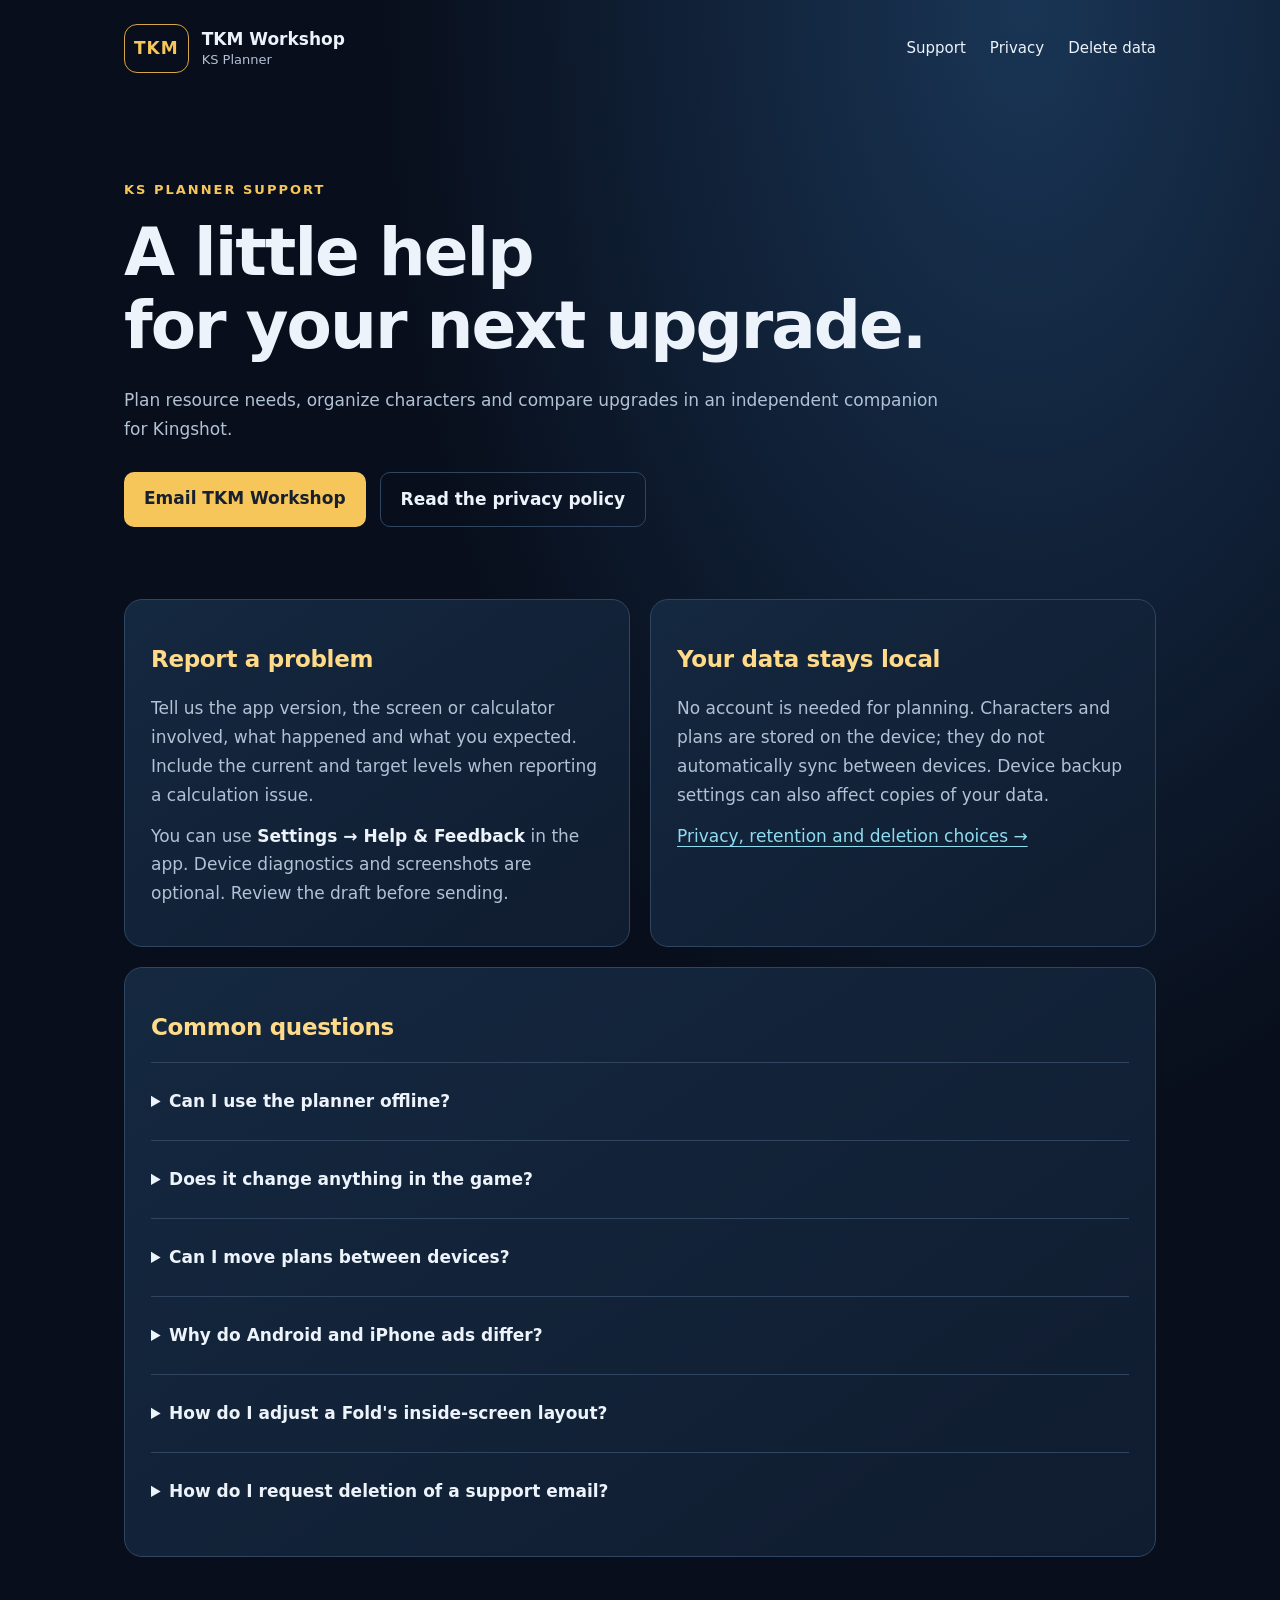
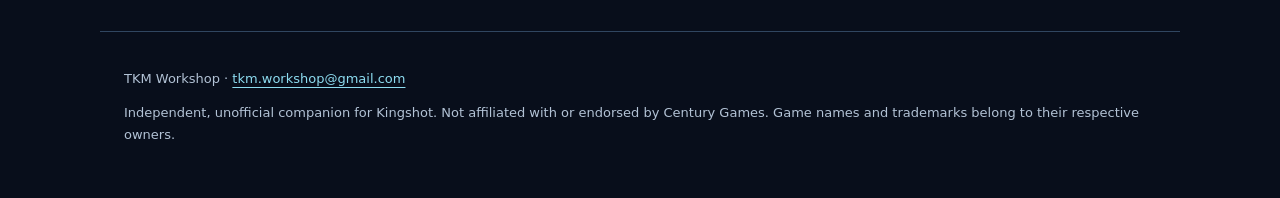
==== index.html @ d5fffd77 "Publish KS Planner support, privacy and data deletion pages" ====
<!doctype html>
<html lang="en"><head><meta charset="utf-8"><meta name="viewport" content="width=device-width,initial-scale=1"><title>KS Planner Support · TKM Workshop</title><meta name="description" content="KS Planner support and privacy information from TKM Workshop."><link rel="stylesheet" href="style.css"></head>
<body><header><a class="brand" href="index.html"><span class="monogram">TKM</span><span>TKM Workshop<small>KS Planner</small></span></a><nav aria-label="Main navigation"><a href="index.html">Support</a><a href="privacy.html">Privacy</a><a href="delete-data.html">Delete data</a></nav></header>
<main><div class="intro"><p class="eyebrow">KS Planner support</p><h1>A little help<br>for your next upgrade.</h1><p>Plan resource needs, organize characters and compare upgrades in an independent companion for Kingshot.</p><div class="actions"><a class="button" href="mailto:tkm.workshop@gmail.com?subject=KS%20Planner%20support">Email TKM Workshop</a><a class="button secondary" href="privacy.html">Read the privacy policy</a></div></div>
<div class="grid"><section class="card"><h2>Report a problem</h2><p>Tell us the app version, the screen or calculator involved, what happened and what you expected. Include the current and target levels when reporting a calculation issue.</p><p>You can use <strong>Settings → Help &amp; Feedback</strong> in the app. Device diagnostics and screenshots are optional. Review the draft before sending.</p></section><section class="card"><h2>Your data stays local</h2><p>No account is needed for planning. Characters and plans are stored on the device; they do not automatically sync between devices. Device backup settings can also affect copies of your data.</p><p><a href="privacy.html">Privacy, retention and deletion choices →</a></p></section></div>
<section class="card"><h2>Common questions</h2>
<details><summary>Can I use the planner offline?</summary><p>Yes. The bundled calculators and local plans work offline. Sending feedback, opening an external website and Android advertising require a connection.</p></details>
<details><summary>Does it change anything in the game?</summary><p>No. KS Planner is an independent planning utility. It does not sign in to Kingshot, alter the game or automate gameplay.</p></details>
<details><summary>Can I move plans between devices?</summary><p>Automatic cloud sync and a dedicated plan-transfer feature are not currently available. Do not delete your existing installation expecting its plans to transfer to another device.</p></details>
<details><summary>Why do Android and iPhone ads differ?</summary><p>The current Android app integrates Google AdMob. The current iPhone and iPad build contains no advertising SDK. The privacy policy explains the difference.</p></details>
<details><summary>How do I adjust a Fold's inside-screen layout?</summary><p>On supported Android foldables, choose <strong>Settings → Unfolded layout → Small, Medium or Large</strong>. Medium is the default portrait shape. The outside screen keeps its normal width.</p></details>
<details><summary>How do I request deletion of a support email?</summary><p>Email <a href="mailto:tkm.workshop@gmail.com?subject=KS%20Planner%20privacy%20request">tkm.workshop@gmail.com</a> with enough context to find the message. See the privacy policy for retention and deletion information.</p></details>
</section></main><footer><p>TKM Workshop · <a href="mailto:tkm.workshop@gmail.com">tkm.workshop@gmail.com</a></p><p>Independent, unofficial companion for Kingshot. Not affiliated with or endorsed by Century Games. Game names and trademarks belong to their respective owners.</p></footer></body></html>
---- style.css ----
:root{color-scheme:dark;--bg:#080e1b;--panel:#101e32;--text:#edf3fb;--muted:#b2c2d5;--gold:#f6c65b;--line:#304660}*{box-sizing:border-box}body{margin:0;background:radial-gradient(ellipse at 80% 0,#193555 0,transparent 45%),var(--bg);color:var(--text);font:17px/1.7 system-ui,-apple-system,BlinkMacSystemFont,"Segoe UI",sans-serif}a{color:#8ddcf0;text-underline-offset:4px}a:hover{color:#fff}a:focus-visible,summary:focus-visible{outline:3px solid var(--gold);outline-offset:5px}header,main,footer{max-width:1080px;margin:auto;padding:24px}header{display:flex;align-items:center;justify-content:space-between;gap:20px}.brand{display:flex;gap:13px;align-items:center;text-decoration:none;color:var(--text);font-weight:750;line-height:1.35}.brand small{display:block;font-size:13px;color:var(--muted);font-weight:500}.monogram{border:1px solid #d3a649;border-radius:13px;padding:12px 9px;color:var(--gold);font-size:17px;letter-spacing:1px}nav{display:flex;gap:24px}nav a{color:var(--text);text-decoration:none;font-size:15px}.intro{padding:46px 0 24px;max-width:820px}.eyebrow{text-transform:uppercase;font-size:13px;font-weight:750;letter-spacing:2px;color:var(--gold)}h1{font-size:clamp(38px,6vw,66px);letter-spacing:-2px;line-height:1.1;margin:16px 0 24px}h2{font-size:23px;letter-spacing:-.3px;line-height:1.3;color:#ffda89}p{color:var(--muted);margin:12px 0}.intro>p:last-child{font-size:19px}.actions{display:flex;flex-wrap:wrap;gap:14px;margin:28px 0}.button{display:inline-block;min-height:48px;padding:12px 20px;background:var(--gold);color:#17202c;border-radius:10px;text-decoration:none;font-weight:750}.button:hover{background:#ffdc88;color:#080e1b}.button.secondary{border:1px solid var(--line);background:transparent;color:var(--text)}.grid{display:grid;grid-template-columns:1fr 1fr;gap:20px}.card{background:linear-gradient(145deg,#142840,#101c2f);border:1px solid var(--line);border-radius:18px;padding:26px;margin:20px 0}.grid .card{margin:20px 0 0}details{border-top:1px solid var(--line);padding:16px 0}summary{cursor:pointer;min-height:44px;display:list-item;font-weight:650;padding:8px 0}details p{padding-left:18px}footer{border-top:1px solid var(--line);margin-top:30px;font-size:13px;padding-bottom:40px}strong{color:var(--text)}@media(max-width:650px){header,main,footer{padding:20px}.intro{padding-top:24px}.grid{grid-template-columns:1fr;gap:0}.card{padding:21px}.grid .card{margin-top:18px}h1{letter-spacing:-1px}nav{gap:16px}.brand{font-size:15px}.button{width:100%;text-align:center}.intro p{font-size:17px}}
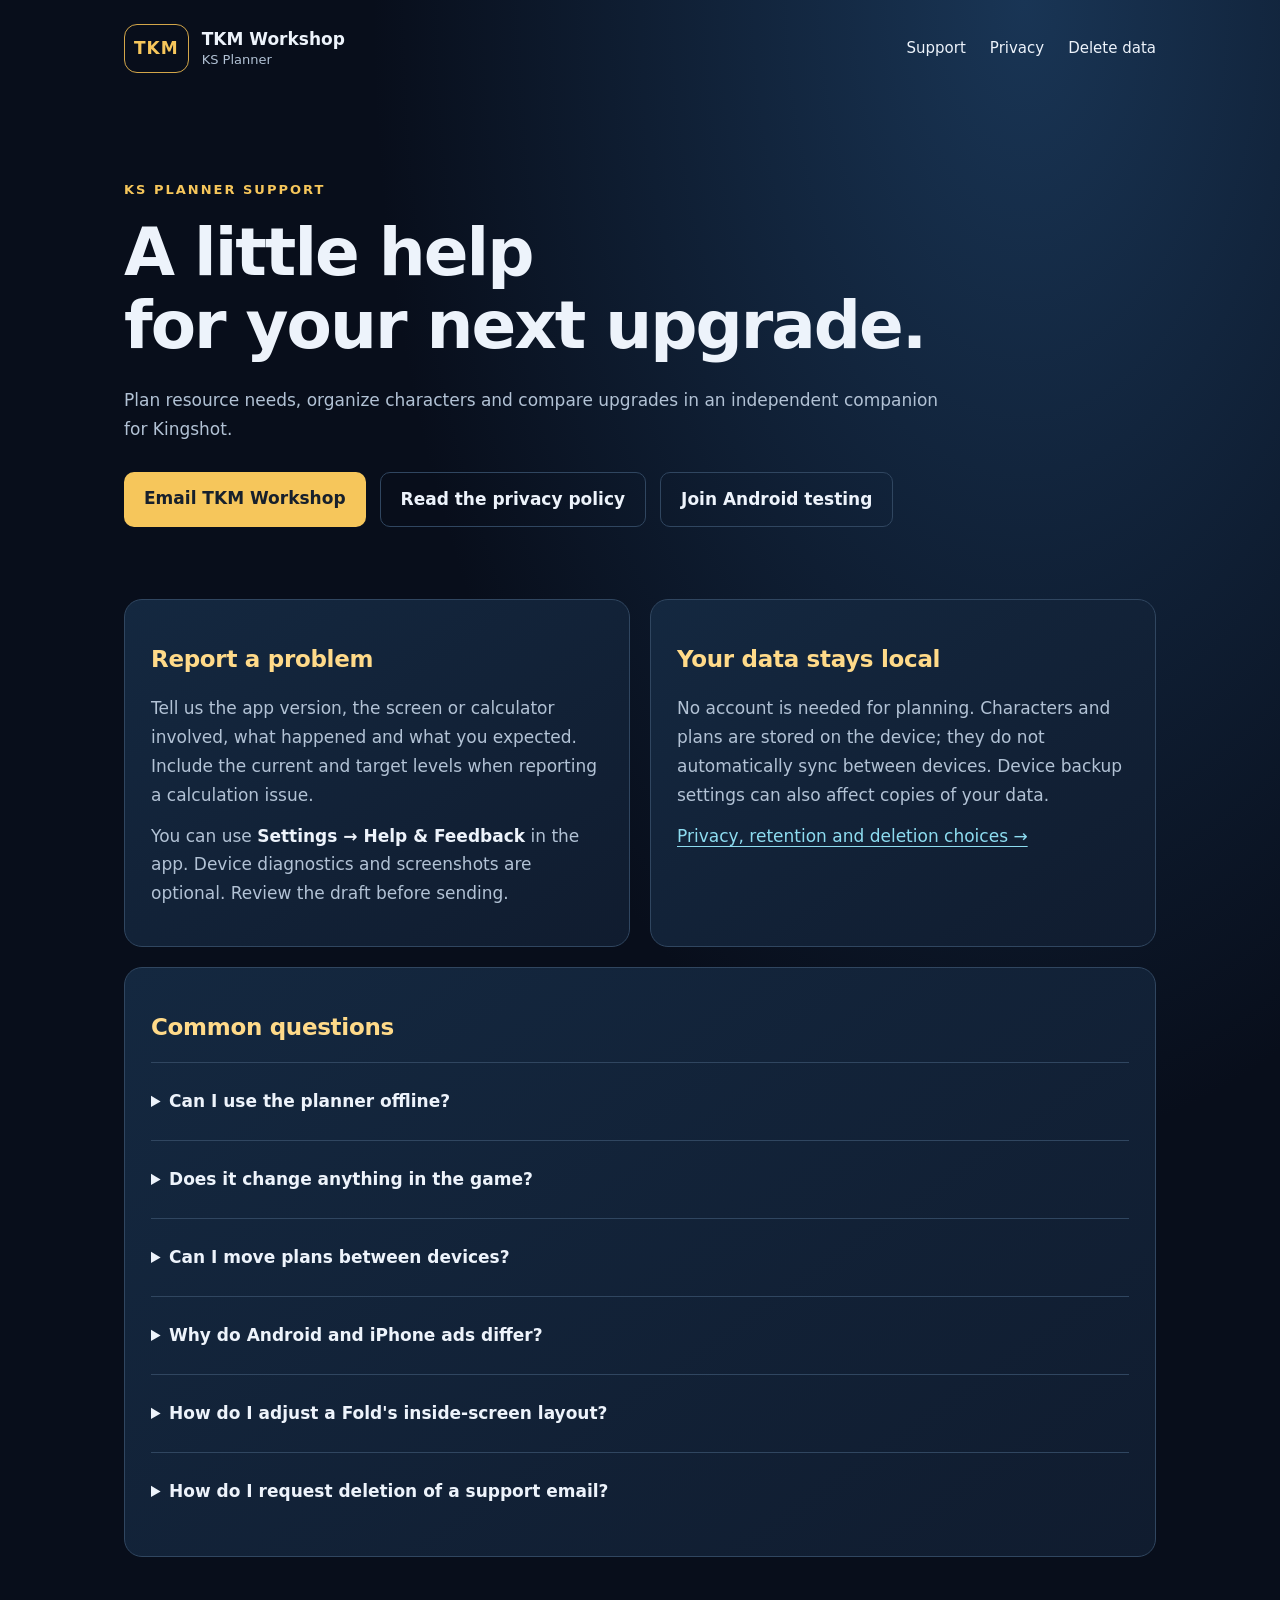
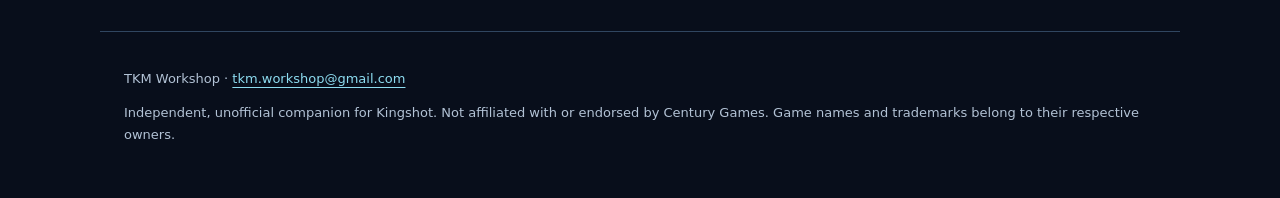
==== commit 85ac4294: "Add voluntary KS Planner tester signup in 17 languages Connect signup to KSPlannerTesters Google Gro" ====
--- a/index.html
+++ b/index.html
@@ -1,7 +1,7 @@
 <!doctype html>
 <html lang="en"><head><meta charset="utf-8"><meta name="viewport" content="width=device-width,initial-scale=1"><title>KS Planner Support · TKM Workshop</title><meta name="description" content="KS Planner support and privacy information from TKM Workshop."><link rel="stylesheet" href="style.css"></head>
 <body><header><a class="brand" href="index.html"><span class="monogram">TKM</span><span>TKM Workshop<small>KS Planner</small></span></a><nav aria-label="Main navigation"><a href="index.html">Support</a><a href="privacy.html">Privacy</a><a href="delete-data.html">Delete data</a></nav></header>
-<main><div class="intro"><p class="eyebrow">KS Planner support</p><h1>A little help<br>for your next upgrade.</h1><p>Plan resource needs, organize characters and compare upgrades in an independent companion for Kingshot.</p><div class="actions"><a class="button" href="mailto:tkm.workshop@gmail.com?subject=KS%20Planner%20support">Email TKM Workshop</a><a class="button secondary" href="privacy.html">Read the privacy policy</a></div></div>
+<main><div class="intro"><p class="eyebrow">KS Planner support</p><h1>A little help<br>for your next upgrade.</h1><p>Plan resource needs, organize characters and compare upgrades in an independent companion for Kingshot.</p><div class="actions"><a class="button" href="mailto:tkm.workshop@gmail.com?subject=KS%20Planner%20support">Email TKM Workshop</a><a class="button secondary" href="privacy.html">Read the privacy policy</a><a class="button secondary" href="testing.html">Join Android testing</a></div></div>
 <div class="grid"><section class="card"><h2>Report a problem</h2><p>Tell us the app version, the screen or calculator involved, what happened and what you expected. Include the current and target levels when reporting a calculation issue.</p><p>You can use <strong>Settings → Help &amp; Feedback</strong> in the app. Device diagnostics and screenshots are optional. Review the draft before sending.</p></section><section class="card"><h2>Your data stays local</h2><p>No account is needed for planning. Characters and plans are stored on the device; they do not automatically sync between devices. Device backup settings can also affect copies of your data.</p><p><a href="privacy.html">Privacy, retention and deletion choices →</a></p></section></div>
 <section class="card"><h2>Common questions</h2>
 <details><summary>Can I use the planner offline?</summary><p>Yes. The bundled calculators and local plans work offline. Sending feedback, opening an external website and Android advertising require a connection.</p></details>
